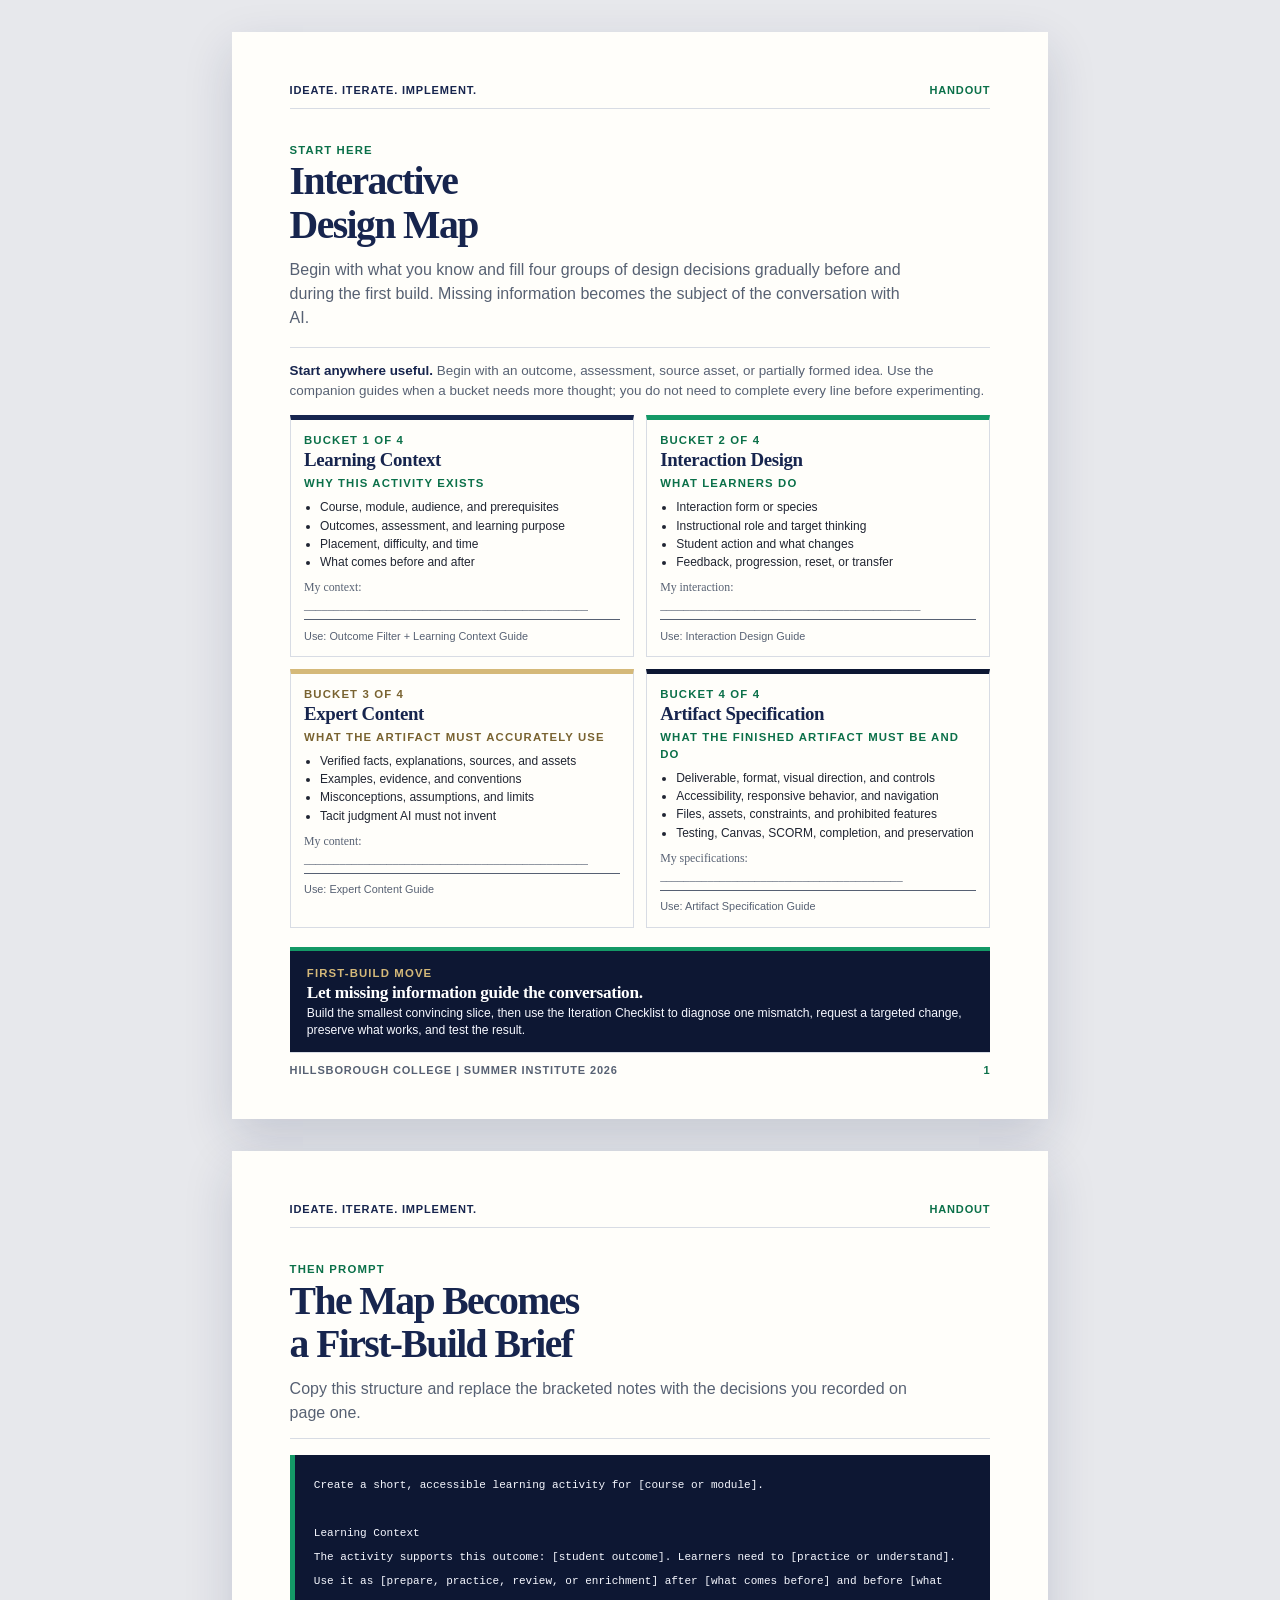
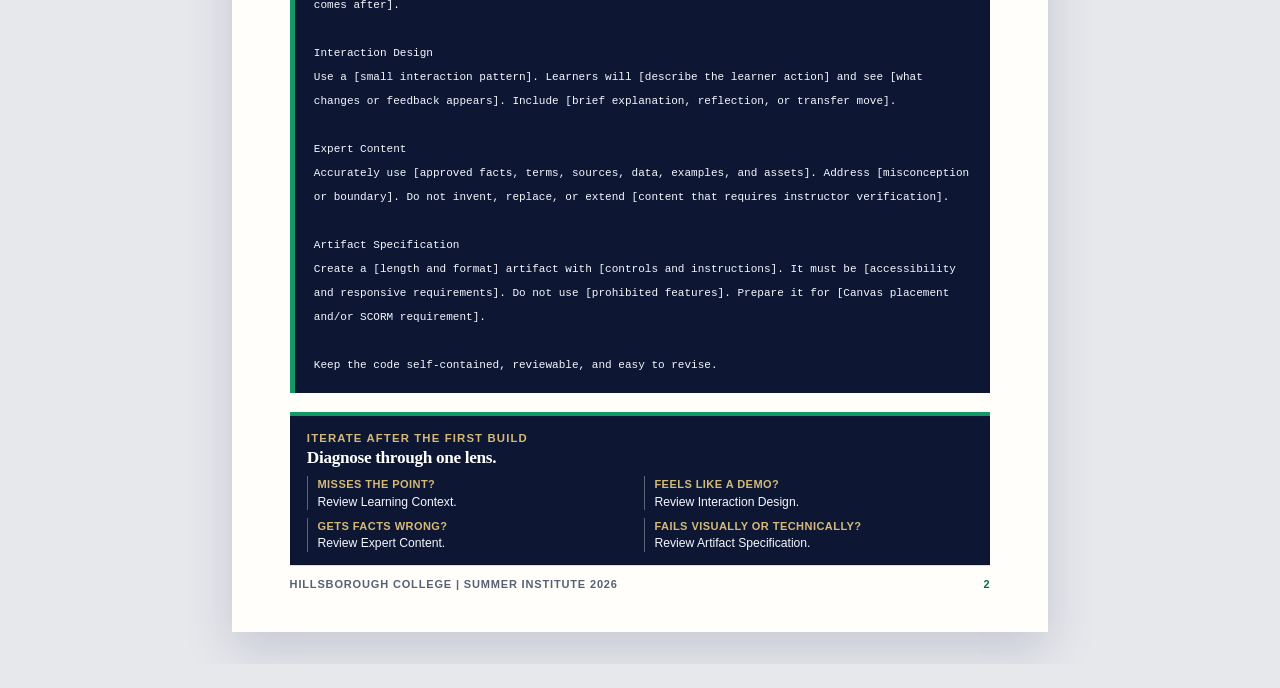
==== resources/handouts/interactive-design-map-template/interactive-design-map-template.html @ 87a1ba85 "Init" ====
<!doctype html>
<html lang="en">
  <head>
    <meta charset="utf-8">
    <meta name="viewport" content="width=device-width, initial-scale=1">
    <meta name="description" content="A four-category workspace for framing an instructional idea and creating a first-build brief.">
    <title>Interactive Design Map Worksheet</title>
    <link rel="stylesheet" href="interactive-design-map-template.css">
  </head>
  <body>
    <main class="handout">
      <section class="page page--map" aria-labelledby="page-title">
        <header class="masthead"><p class="kicker">Ideate. Iterate. Implement.</p><p class="series-label">HANDOUT</p></header>

        <section class="title-block">
          <p class="eyebrow">Start here</p>
          <h1 id="page-title">Interactive<br>Design Map</h1>
          <p class="deck">Begin with what you know and fill four groups of design decisions gradually before and during the first build. Missing information becomes the subject of the conversation with AI.</p>
        </section>

        <section class="map-intro" aria-label="How to use the map">
          <p><strong>Start anywhere useful.</strong> Begin with an outcome, assessment, source asset, or partially formed idea. Use the companion guides when a bucket needs more thought; you do not need to complete every line before experimenting.</p>
        </section>

        <div class="field-grid">
          <article class="field-card field-card--context">
            <p class="field-number">Bucket 1 of 4</p>
            <h2>Learning Context</h2>
            <p class="field-label">Why this activity exists</p>
            <ul>
              <li>Course, module, audience, and prerequisites</li>
              <li>Outcomes, assessment, and learning purpose</li>
              <li>Placement, difficulty, and time</li>
              <li>What comes before and after</li>
            </ul>
            <p class="write-line">My context: ________________________________________________</p>
            <p class="helper">Use: Outcome Filter + Learning Context Guide</p>
          </article>

          <article class="field-card field-card--interaction">
            <p class="field-number">Bucket 2 of 4</p>
            <h2>Interaction Design</h2>
            <p class="field-label">What learners do</p>
            <ul>
              <li>Interaction form or species</li>
              <li>Instructional role and target thinking</li>
              <li>Student action and what changes</li>
              <li>Feedback, progression, reset, or transfer</li>
            </ul>
            <p class="write-line">My interaction: ____________________________________________</p>
            <p class="helper">Use: Interaction Design Guide</p>
          </article>

          <article class="field-card field-card--expert">
            <p class="field-number">Bucket 3 of 4</p>
            <h2>Expert Content</h2>
            <p class="field-label">What the artifact must accurately use</p>
            <ul>
              <li>Verified facts, explanations, sources, and assets</li>
              <li>Examples, evidence, and conventions</li>
              <li>Misconceptions, assumptions, and limits</li>
              <li>Tacit judgment AI must not invent</li>
            </ul>
            <p class="write-line">My content: ________________________________________________</p>
            <p class="helper">Use: Expert Content Guide</p>
          </article>

          <article class="field-card field-card--artifact">
            <p class="field-number">Bucket 4 of 4</p>
            <h2>Artifact Specification</h2>
            <p class="field-label">What the finished artifact must be and do</p>
            <ul>
              <li>Deliverable, format, visual direction, and controls</li>
              <li>Accessibility, responsive behavior, and navigation</li>
              <li>Files, assets, constraints, and prohibited features</li>
              <li>Testing, Canvas, SCORM, completion, and preservation</li>
            </ul>
            <p class="write-line">My specifications: _________________________________________</p>
            <p class="helper">Use: Artifact Specification Guide</p>
          </article>
        </div>

        <aside class="map-reminder"><p class="eyebrow">First-build move</p><h2>Let missing information guide the conversation.</h2><p>Build the smallest convincing slice, then use the Iteration Checklist to diagnose one mismatch, request a targeted change, preserve what works, and test the result.</p></aside>
        <footer><span>Hillsborough College | Summer Institute 2026</span><span>1</span></footer>
      </section>

      <section class="page page--prompt" aria-labelledby="prompt-title">
        <header class="masthead"><p class="kicker">Ideate. Iterate. Implement.</p><p class="series-label">HANDOUT</p></header>
        <section class="title-block title-block--compact">
          <p class="eyebrow">Then prompt</p>
          <h1 id="prompt-title">The Map Becomes<br>a First-Build Brief</h1>
          <p class="deck">Copy this structure and replace the bracketed notes with the decisions you recorded on page one.</p>
        </section>
        <section class="prompt-section" aria-label="First-build brief template">
          <pre class="prompt-block"><code>Create a short, accessible learning activity for [course or module].

Learning Context
The activity supports this outcome: [student outcome]. Learners need to [practice or understand]. Use it as [prepare, practice, review, or enrichment] after [what comes before] and before [what comes after].

Interaction Design
Use a [small interaction pattern]. Learners will [describe the learner action] and see [what changes or feedback appears]. Include [brief explanation, reflection, or transfer move].

Expert Content
Accurately use [approved facts, terms, sources, data, examples, and assets]. Address [misconception or boundary]. Do not invent, replace, or extend [content that requires instructor verification].

Artifact Specification
Create a [length and format] artifact with [controls and instructions]. It must be [accessibility and responsive requirements]. Do not use [prohibited features]. Prepare it for [Canvas placement and/or SCORM requirement].

Keep the code self-contained, reviewable, and easy to revise.</code></pre>
        </section>
        <aside class="revision-note"><p class="eyebrow">ITERATE after the first build</p><h2>Diagnose through one lens.</h2><dl><div><dt>Misses the point?</dt><dd>Review Learning Context.</dd></div><div><dt>Feels like a demo?</dt><dd>Review Interaction Design.</dd></div><div><dt>Gets facts wrong?</dt><dd>Review Expert Content.</dd></div><div><dt>Fails visually or technically?</dt><dd>Review Artifact Specification.</dd></div></dl></aside>
        <footer><span>Hillsborough College | Summer Institute 2026</span><span>2</span></footer>
      </section>
    </main>
  </body>
</html>
---- resources/handouts/interactive-design-map-template/interactive-design-map-template.css ----
:root {
  --navy: #17254e;
  --navy-deep: #0d1733;
  --green: #149966;
  --green-dark: #0b7049;
  --gold: #d5b979;
  --ink: #202532;
  --muted: #576173;
  --line: #d8dce4;
  --surface: #f5f6f8;
  --paper: #fffefa;
}

* { box-sizing: border-box; }
html, body { background: #e7e8ec; }
body { color: var(--ink); font: 16px/1.5 Inter, "Segoe UI", Arial, sans-serif; margin: 0; }
.handout { margin: 2rem auto; max-width: 8.5in; }
.page { background: var(--paper); box-shadow: 0 18px 46px rgb(23 37 78 / 16%); display: flex; flex-direction: column; min-height: 11in; padding: .52in .6in .42in; }
.page + .page { margin-top: 2rem; }
.masthead, footer { align-items: center; color: var(--muted); display: flex; font-size: .69rem; font-weight: 750; justify-content: space-between; letter-spacing: .075em; text-transform: uppercase; }
.masthead { border-bottom: 1px solid var(--line); padding-bottom: .1in; }
.masthead p, footer span { margin: 0; }
.kicker { color: var(--navy); }
.series-label, footer span:last-child { color: var(--green-dark); }
.title-block { max-width: 6.5in; padding: .34in 0 .18in; }
.title-block--compact { padding-bottom: .14in; }
.eyebrow, .field-number, .field-label { color: var(--green-dark); font-size: .71rem; font-weight: 800; letter-spacing: .1em; margin: 0 0 .06rem; text-transform: uppercase; }
h1, h2 { color: var(--navy); font-family: Georgia, "Times New Roman", serif; line-height: 1.1; }
h1 { font-size: 2.48rem; letter-spacing: -.04em; margin: .1rem 0 .62rem; }
h2 { font-size: 1.18rem; letter-spacing: -.02em; margin: 0 0 .22rem; }
p { margin: 0 0 .75rem; }
.deck { color: var(--muted); font-size: 1rem; margin-bottom: 0; }
.map-intro { border-top: 1px solid var(--line); color: var(--muted); font-size: .84rem; padding: .14in 0; }
.map-intro p { margin: 0; }
.map-intro strong { color: var(--navy); }
.field-grid { display: grid; gap: .12in; grid-template-columns: 1fr 1fr; }
.field-card { border: 1px solid var(--line); border-top: 5px solid var(--navy); min-height: 2.31in; padding: .13in .14in; }
.field-card--interaction { border-top-color: var(--green); }
.field-card--expert { border-top-color: var(--gold); }
.field-card--artifact { border-top-color: var(--navy-deep); }
.field-card--expert .field-number, .field-card--expert .field-label { color: #796331; }
.field-card ul { font-size: .75rem; line-height: 1.35; margin: .08in 0 .1in; padding-left: 1rem; }
.field-card li + li { margin-top: .12rem; }
.write-line { border-bottom: 1px solid var(--muted); color: var(--muted); font-family: Georgia, "Times New Roman", serif; font-size: .74rem; margin: .1in 0 .08in; padding-bottom: .04in; }
.helper { color: var(--muted); font-size: .68rem; margin: 0; }
.map-reminder, .revision-note { background: var(--navy-deep); border-top: 4px solid var(--green); color: #f6f8ff; margin-top: .2in; padding: .14in .18in; }
.map-reminder .eyebrow, .revision-note .eyebrow { color: var(--gold); }
.map-reminder h2, .revision-note h2 { color: #fff; font-size: 1.08rem; }
.map-reminder p:last-child { font-size: .76rem; line-height: 1.36; margin: 0; }
.prompt-section { border-top: 1px solid var(--line); padding-top: .16in; }
.prompt-block { background: var(--navy-deep); border-left: 5px solid var(--green); color: #f6f8ff; margin: 0; padding: .18in .2in; white-space: pre-wrap; }
.prompt-block code { font-family: "Fira Code", Consolas, monospace; font-size: .69rem; line-height: 1.43; }
.revision-note { margin-top: .2in; }
.revision-note dl { display: grid; gap: .08in; grid-template-columns: 1fr 1fr; margin: .1in 0 0; }
.revision-note dl div { border-left: 1px solid rgb(255 255 255 / 34%); padding-left: .1in; }
.revision-note dt { color: var(--gold); font-size: .69rem; font-weight: 800; letter-spacing: .04em; text-transform: uppercase; }
.revision-note dd { font-size: .76rem; line-height: 1.34; margin: .06rem 0 0; }
footer { border-top: 1px solid var(--line); margin-top: auto; padding-top: .1in; }

@media (max-width: 700px) {
  .handout { margin: 0; }
  .page { box-shadow: none; min-height: auto; padding: 1.5rem; }
  .page + .page { margin-top: 0; }
  .masthead, footer { align-items: flex-start; flex-direction: column; gap: .25rem; }
  .field-grid, .revision-note dl { grid-template-columns: 1fr; }
  h1 { font-size: 2.15rem; }
}

@page { margin: .4in; size: Letter; }
@media print {
  html, body { background: #fff; }
  body { -webkit-print-color-adjust: exact; print-color-adjust: exact; }
  .handout { margin: 0; max-width: none; }
  .page { box-shadow: none; min-height: 10.2in; padding: 0; }
  .page + .page { break-before: page; margin: 0; }
  .title-block { padding: .22in 0 .13in; }
  h1 { font-size: 1.95rem; margin-bottom: .4rem; }
  h2 { font-size: 1rem; }
  .deck { font-size: .84rem; }
  .map-intro { font-size: .71rem; padding: .09in 0; }
  .field-grid { gap: .07in; }
  .field-card { min-height: 1.92in; padding: .085in .1in; }
  .field-card ul { font-size: .64rem; margin: .05in 0 .06in; }
  .write-line { font-size: .62rem; margin: .055in 0; }
  .helper { font-size: .58rem; }
  .map-reminder, .revision-note { margin-top: .12in; padding: .1in .12in; }
  .map-reminder h2, .revision-note h2 { font-size: .94rem; }
  .map-reminder p:last-child, .revision-note dd { font-size: .65rem; }
  .prompt-section { padding-top: .11in; }
  .prompt-block { padding: .12in .14in; }
  .prompt-block code { font-size: .57rem; line-height: 1.32; }
  .revision-note dl { gap: .05in; margin-top: .07in; }
  footer { font-size: .58rem; }
}
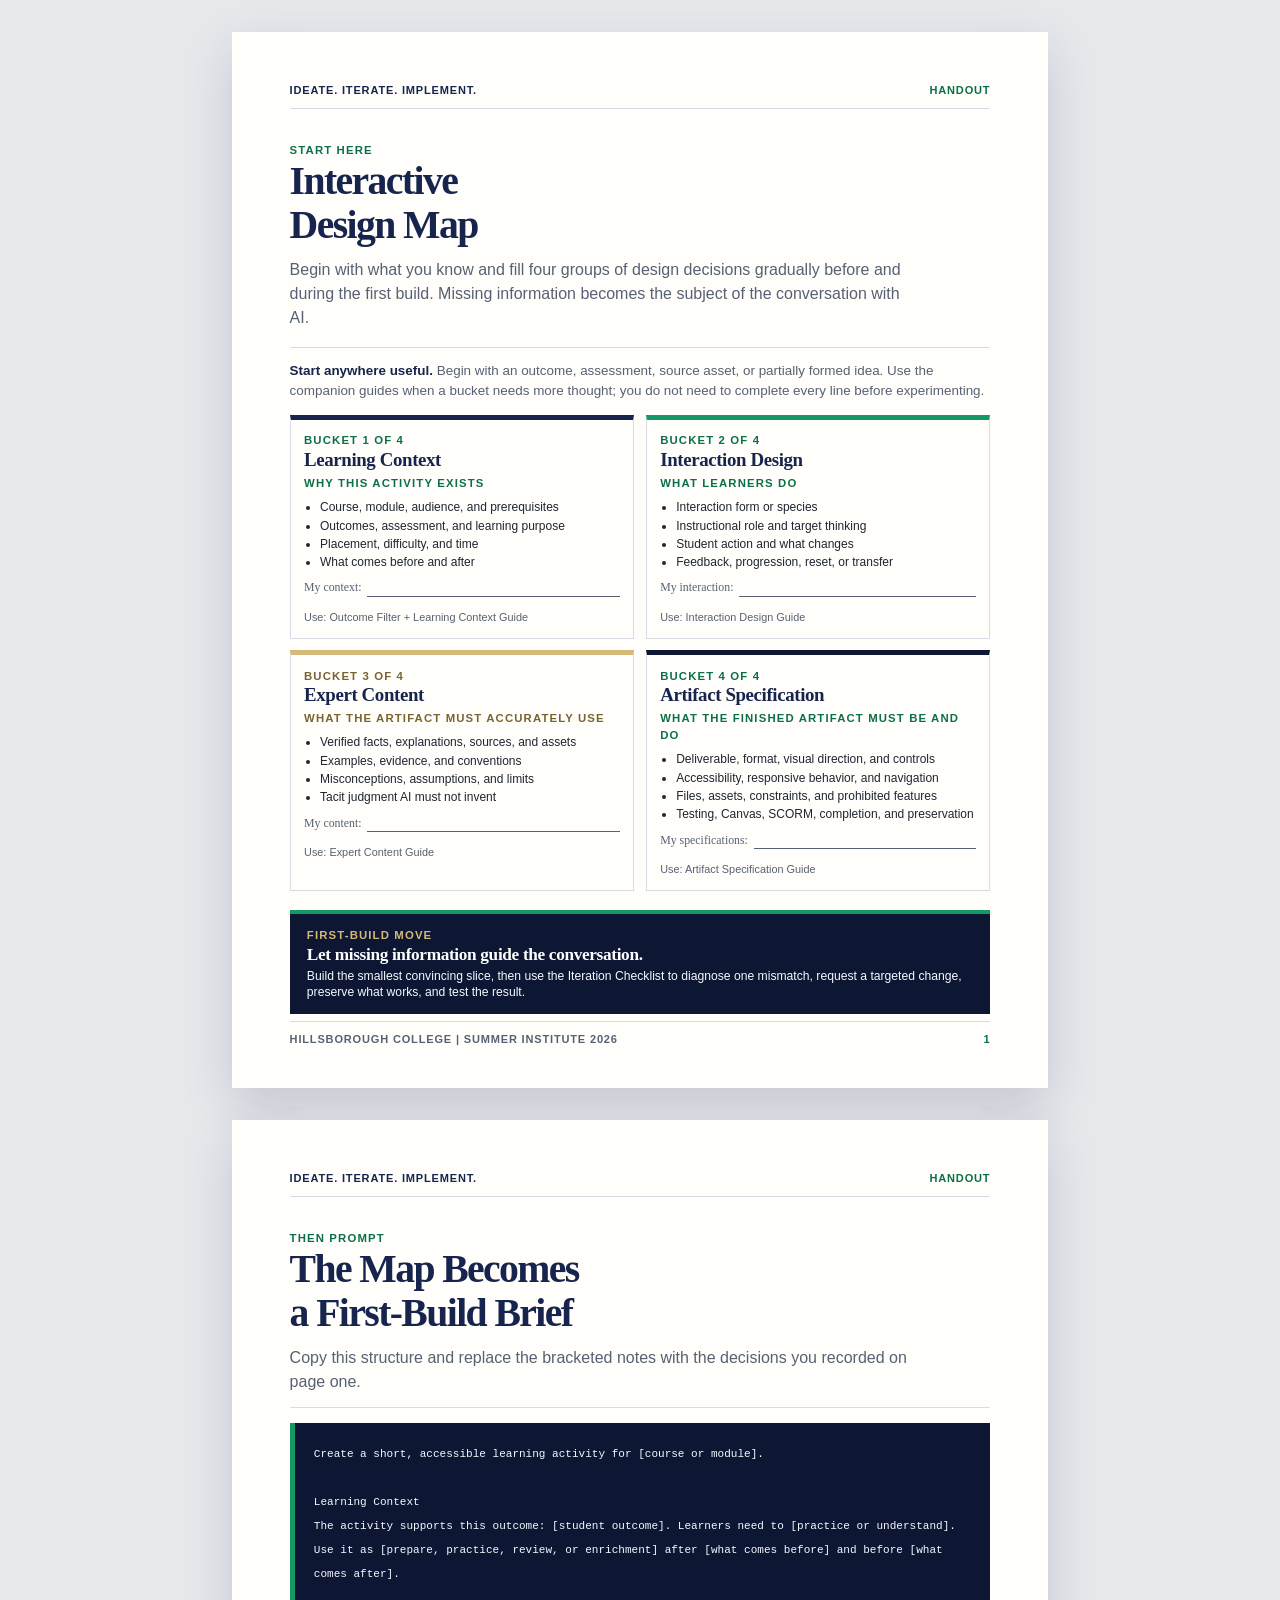
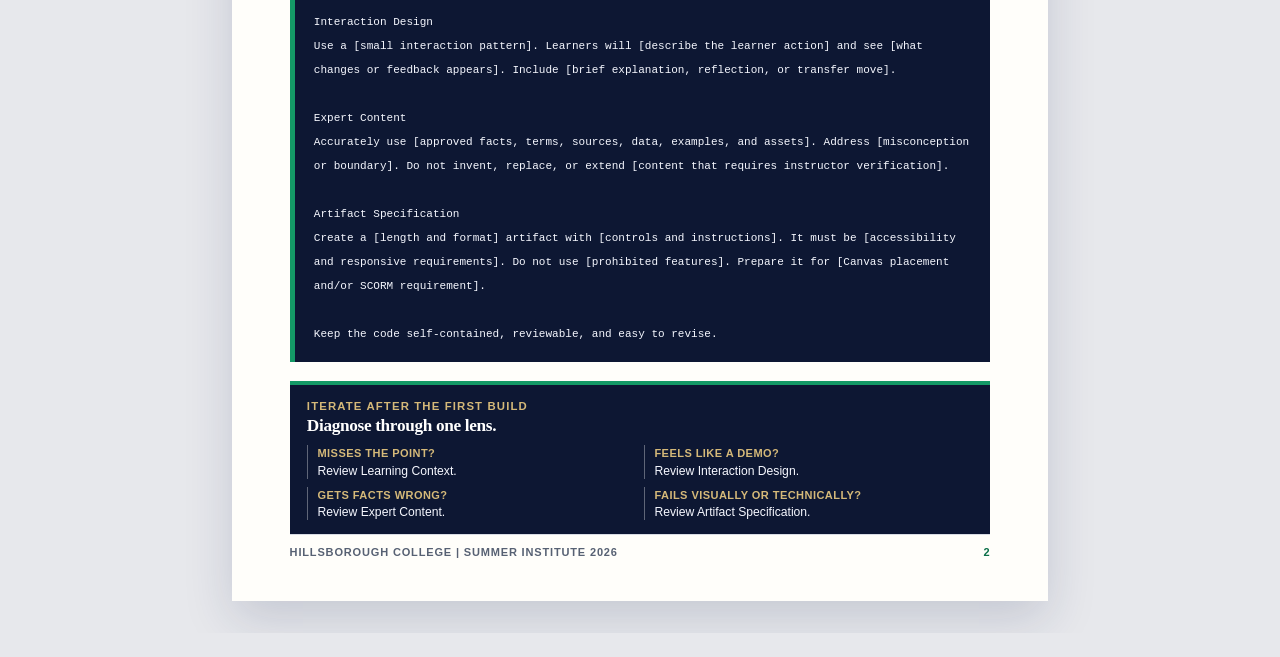
==== commit c1ec0af1: "Update interactive design map template for improved layout and accessibility" ====
--- a/resources/handouts/interactive-design-map-template/interactive-design-map-template.html
+++ b/resources/handouts/interactive-design-map-template/interactive-design-map-template.html
@@ -5,7 +5,7 @@
     <meta name="viewport" content="width=device-width, initial-scale=1">
     <meta name="description" content="A four-category workspace for framing an instructional idea and creating a first-build brief.">
     <title>Interactive Design Map Worksheet</title>
-    <link rel="stylesheet" href="interactive-design-map-template.css">
+    <link rel="stylesheet" href="interactive-design-map-template.css?v=2">
   </head>
   <body>
     <main class="handout">
@@ -33,7 +33,7 @@
               <li>Placement, difficulty, and time</li>
               <li>What comes before and after</li>
             </ul>
-            <p class="write-line">My context: ________________________________________________</p>
+            <p class="write-line">My context:<span aria-hidden="true"></span></p>
             <p class="helper">Use: Outcome Filter + Learning Context Guide</p>
           </article>
 
@@ -47,7 +47,7 @@
               <li>Student action and what changes</li>
               <li>Feedback, progression, reset, or transfer</li>
             </ul>
-            <p class="write-line">My interaction: ____________________________________________</p>
+            <p class="write-line">My interaction:<span aria-hidden="true"></span></p>
             <p class="helper">Use: Interaction Design Guide</p>
           </article>
 
@@ -61,7 +61,7 @@
               <li>Misconceptions, assumptions, and limits</li>
               <li>Tacit judgment AI must not invent</li>
             </ul>
-            <p class="write-line">My content: ________________________________________________</p>
+            <p class="write-line">My content:<span aria-hidden="true"></span></p>
             <p class="helper">Use: Expert Content Guide</p>
           </article>
 
@@ -75,7 +75,7 @@
               <li>Files, assets, constraints, and prohibited features</li>
               <li>Testing, Canvas, SCORM, completion, and preservation</li>
             </ul>
-            <p class="write-line">My specifications: _________________________________________</p>
+            <p class="write-line">My specifications:<span aria-hidden="true"></span></p>
             <p class="helper">Use: Artifact Specification Guide</p>
           </article>
         </div>
--- a/resources/handouts/interactive-design-map-template/interactive-design-map-template.css
+++ b/resources/handouts/interactive-design-map-template/interactive-design-map-template.css
@@ -33,15 +33,16 @@
 .map-intro { border-top: 1px solid var(--line); color: var(--muted); font-size: .84rem; padding: .14in 0; }
 .map-intro p { margin: 0; }
 .map-intro strong { color: var(--navy); }
-.field-grid { display: grid; gap: .12in; grid-template-columns: 1fr 1fr; }
-.field-card { border: 1px solid var(--line); border-top: 5px solid var(--navy); min-height: 2.31in; padding: .13in .14in; }
+.field-grid { display: grid; gap: .12in; grid-template-columns: minmax(0, 1fr) minmax(0, 1fr); }
+.field-card { border: 1px solid var(--line); border-top: 5px solid var(--navy); min-width: 0; min-height: 2.31in; padding: .13in .14in; }
 .field-card--interaction { border-top-color: var(--green); }
 .field-card--expert { border-top-color: var(--gold); }
 .field-card--artifact { border-top-color: var(--navy-deep); }
 .field-card--expert .field-number, .field-card--expert .field-label { color: #796331; }
 .field-card ul { font-size: .75rem; line-height: 1.35; margin: .08in 0 .1in; padding-left: 1rem; }
 .field-card li + li { margin-top: .12rem; }
-.write-line { border-bottom: 1px solid var(--muted); color: var(--muted); font-family: Georgia, "Times New Roman", serif; font-size: .74rem; margin: .1in 0 .08in; padding-bottom: .04in; }
+.write-line { align-items: end; color: var(--muted); display: flex; font-family: Georgia, "Times New Roman", serif; font-size: .74rem; gap: .06in; margin: .1in 0 .08in; min-width: 0; padding-bottom: .04in; }
+.write-line span { border-bottom: 1px solid var(--muted); flex: 1 1 auto; min-width: 0; }
 .helper { color: var(--muted); font-size: .68rem; margin: 0; }
 .map-reminder, .revision-note { background: var(--navy-deep); border-top: 4px solid var(--green); color: #f6f8ff; margin-top: .2in; padding: .14in .18in; }
 .map-reminder .eyebrow, .revision-note .eyebrow { color: var(--gold); }
